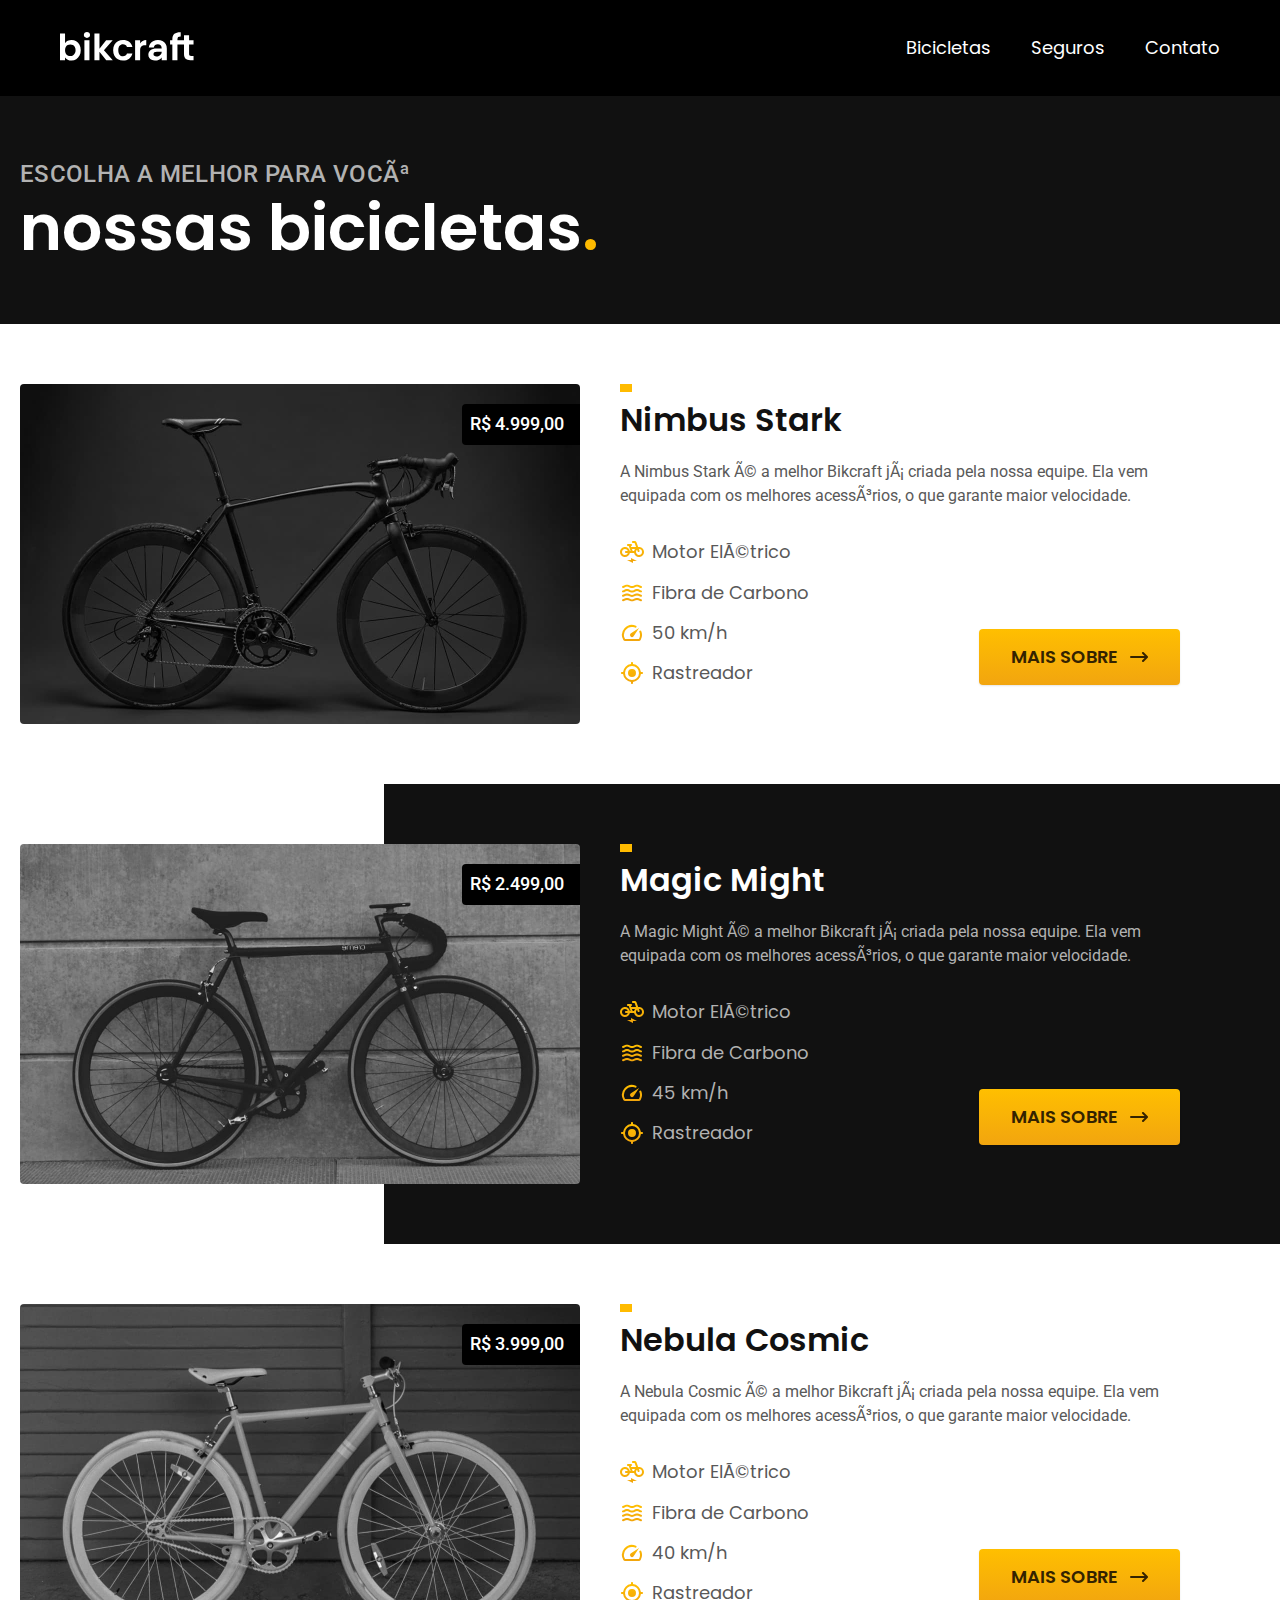
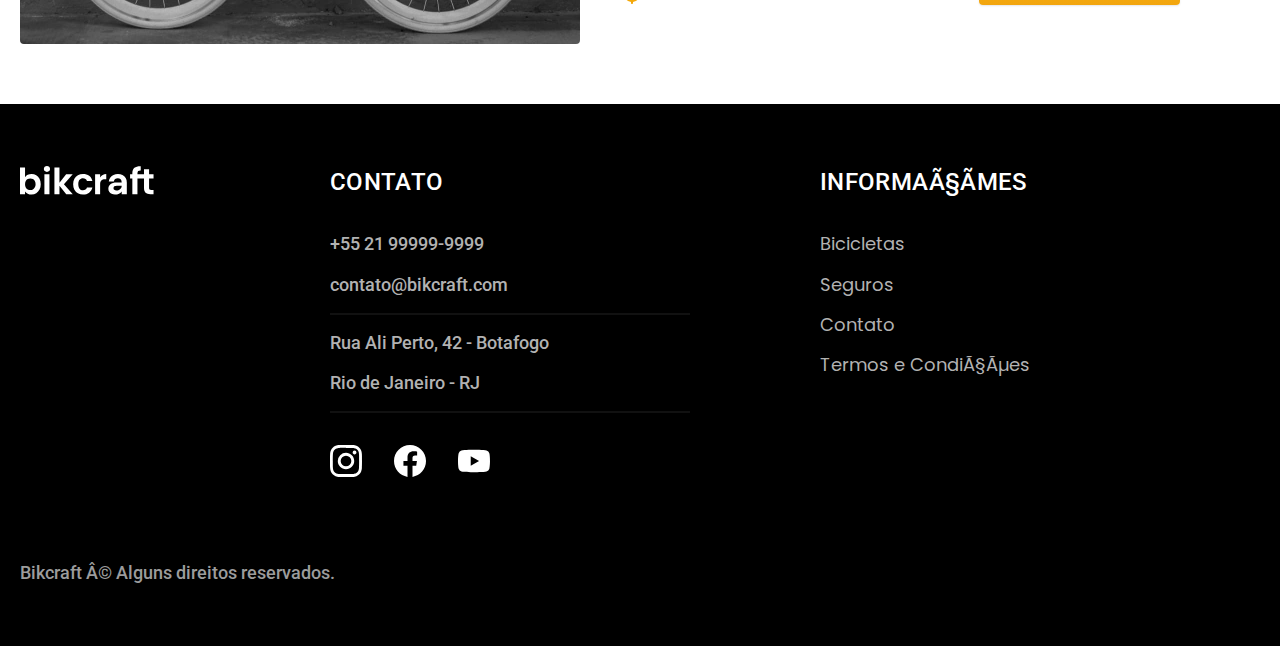
==== bicicletas.html @ ff982b91 "pagina bicicletas" ====
<!DOCTYPE html>
<html lang="pt-br">

<head>
    <meta charset="UFT-8">
    <meta name="viewport" content="width=device-width, initial-scale=1.0">
    <title>Bicicletas | Bikcraft</title>
    <meta name="description" content="Bicicletas.">

    <link rel="stylesheet" href="./css/style.css">

    <link rel="preconnect" href="https://fonts.googleapis.com">
    <link rel="preconnect" href="https://fonts.gstatic.com" crossorigin>
    <link href="https://fonts.googleapis.com/css2?family=Merriweather:ital,wght@1,900&family=Poppins:wght@400;600&family=Roboto:wght@400;500&display=swap" rel="stylesheet">
</head>

<body id="bicicletas">
    <header class="header-bg">
        <div class="header container">
            <a href="./"><img src="./img/bikcraft.svg" alt="Bikcraft"></a>

            <nav aria-label="primaria">
                <ul class="header-menu font-1-m cor-0">
                    <li><a href="./bicicletas.html">Bicicletas</a></li>
                    <li><a href="./seguros.html">Seguros</a></li>
                    <li><a href="./contato.html">Contato</a></li>
                </ul>
            </nav>
        </div>
    </header>

    <main>
        <div class="titulo-bg">
            <div class="titulo container">
                <p class="font-2-l-b cor-5">Escolha a melhor para você</p>
                <h1 class="font-1-xxl cor-0">nossas bicicletas<span class="cor-p1">.</span></h1>
            </div>
        </div>

        <div class="bicicletas container">
            <div class="bicicletas-imagem">
                <img src="./img/bicicletas/nimbus.jpg" alt="Bicicleta preta">
                <span class="font-2-m cor-0">R$ 4.999,00</span>
            </div>
            <div class="bicicletas-conteudo">
                <h2 class="font-1-xl">Nimbus Stark</h2>
                <p class="font-2-s cor-8">A Nimbus Stark é a melhor Bikcraft já criada pela nossa equipe. Ela vem equipada com os melhores acessórios, o que garante maior velocidade.</p>
                <ul class="font-1-m cor-8">
                    <li>
                        <img src="./img/icones/eletrica.svg" alt="">
                        Motor Elétrico
                    </li>
                    <li>
                        <img src="./img/icones/carbono.svg" alt="">
                        Fibra de Carbono
                    </li>
                    <li>
                        <img src="./img/icones/velocidade.svg" alt="">
                        50 km/h
                    </li>
                    <li>
                        <img src="./img/icones/rastreador.svg" alt="">
                        Rastreador
                    </li>
                </ul>
                <a class="botao seta" href="./bicicletas/nimbus.html">Mais Sobre</a>
            </div>
        </div>

        <div class="bicicletas-bg">
            <div class="bicicletas container">
                <div class="bicicletas-imagem">
                    <img src="./img/bicicletas/magic.jpg" alt="Bicicleta preta">
                    <span class="font-2-m cor-0">R$ 2.499,00</span>
                </div>
                <div class="bicicletas-conteudo">
                    <h2 class="font-1-xl cor-0">Magic Might</h2>
                    <p class="font-2-s cor-5">A Magic Might é a melhor Bikcraft já criada pela nossa equipe. Ela vem equipada com os melhores acessórios, o que garante maior velocidade.</p>
                    <ul class="font-1-m cor-5">
                        <li>
                            <img src="./img/icones/eletrica.svg" alt="">
                            Motor Elétrico
                        </li>
                        <li>
                            <img src="./img/icones/carbono.svg" alt="">
                            Fibra de Carbono
                        </li>
                        <li>
                            <img src="./img/icones/velocidade.svg" alt="">
                            45 km/h
                        </li>
                        <li>
                            <img src="./img/icones/rastreador.svg" alt="">
                            Rastreador
                        </li>
                    </ul>
                    <a class="botao seta" href="./bicicletas/magic.html">Mais Sobre</a>
                </div>
            </div>
        </div>

        <div class="bicicletas container">
            <div class="bicicletas-imagem">
                <img src="./img/bicicletas/nebula.jpg" alt="Bicicleta preta">
                <span class="font-2-m cor-0">R$ 3.999,00</span>
            </div>
            <div class="bicicletas-conteudo">
                <h2 class="font-1-xl">Nebula Cosmic</h2>
                <p class="font-2-s cor-8">A Nebula Cosmic é a melhor Bikcraft já criada pela nossa equipe. Ela vem equipada com os melhores acessórios, o que garante maior velocidade.</p>
                <ul class="font-1-m cor-8">
                    <li>
                        <img src="./img/icones/eletrica.svg" alt="">
                        Motor Elétrico
                    </li>
                    <li>
                        <img src="./img/icones/carbono.svg" alt="">
                        Fibra de Carbono
                    </li>
                    <li>
                        <img src="./img/icones/velocidade.svg" alt="">
                        40 km/h
                    </li>
                    <li>
                        <img src="./img/icones/rastreador.svg" alt="">
                        Rastreador
                    </li>
                </ul>
                <a class="botao seta" href="./bicicletas/nebula.html">Mais Sobre</a>
            </div>
        </div>
    </main>

    <footer class="footer-bg">
        <div class="footer container">
            <img src="./img/bikcraft.svg" alt="Bikcraft">
            <div class="footer-contato">
                <h3 class="font-2-l-b cor-0">Contato</h3>
                <ul class="font-2-m cor-5">
                    <li><a href="tel:+5521999999999">+55 21 99999-9999</a></li>
                    <li><a href="mailto:contato@bikcraft.com">contato@bikcraft.com</a></li>
                    <li>Rua Ali Perto, 42 - Botafogo</li>
                    <li>Rio de Janeiro - RJ</li>
                </ul>
                <div class="footer-redes">
                    <a href="./">
                        <img src="./img/redes/instagram.svg" alt="Instagram">
                    </a>
                    <a href="./">
                        <img src="./img/redes/facebook.svg" alt="Facebook">
                    </a>
                    <a href="./">
                        <img src="./img/redes/youtube.svg" alt="YouTube">
                    </a>
                </div>
            </div>
            <div class="footer-informacoes">
                <h3 class="font-2-l-b cor-0">Informações</h3>
                <nav>
                    <ul class="font-1-m cor-5">
                        <li><a href="./bicicletas.html">Bicicletas</a></li>
                        <li><a href="./seguros.html">Seguros</a></li>
                        <li><a href="./contato.html">Contato</a></li>
                        <li><a href="./termos.html">Termos e Condições</a></li>
                    </ul>
                </nav>
            </div>
            <p class="footer-copy font-2-m cor-6">Bikcraft © Alguns direitos reservados.</p>
        </div>
    </footer>
</body>

</html>
---- css/style.css ----
@import "./global/global.css";
@import "./utilidades/tipografia.css";
@import "./utilidades/cores.css";

@import "./global/header.css";
@import "./global/footer.css";

/* Utilidades */
@import "./utilidades/componentes.css";

/* Home */
@import "./home/introducao.css";
@import "./home/tecnologia.css";
@import "./home/parceiros.css";
@import "./home/depoimento.css";

/* Bicicletas */
@import "./bicicletas/bicicletas-lista.css";
@import "./bicicletas/bicicletas.css";

/* Seguros */
@import "./seguros/seguros.css";

/* Termos */
@import "./termos/termos.css";
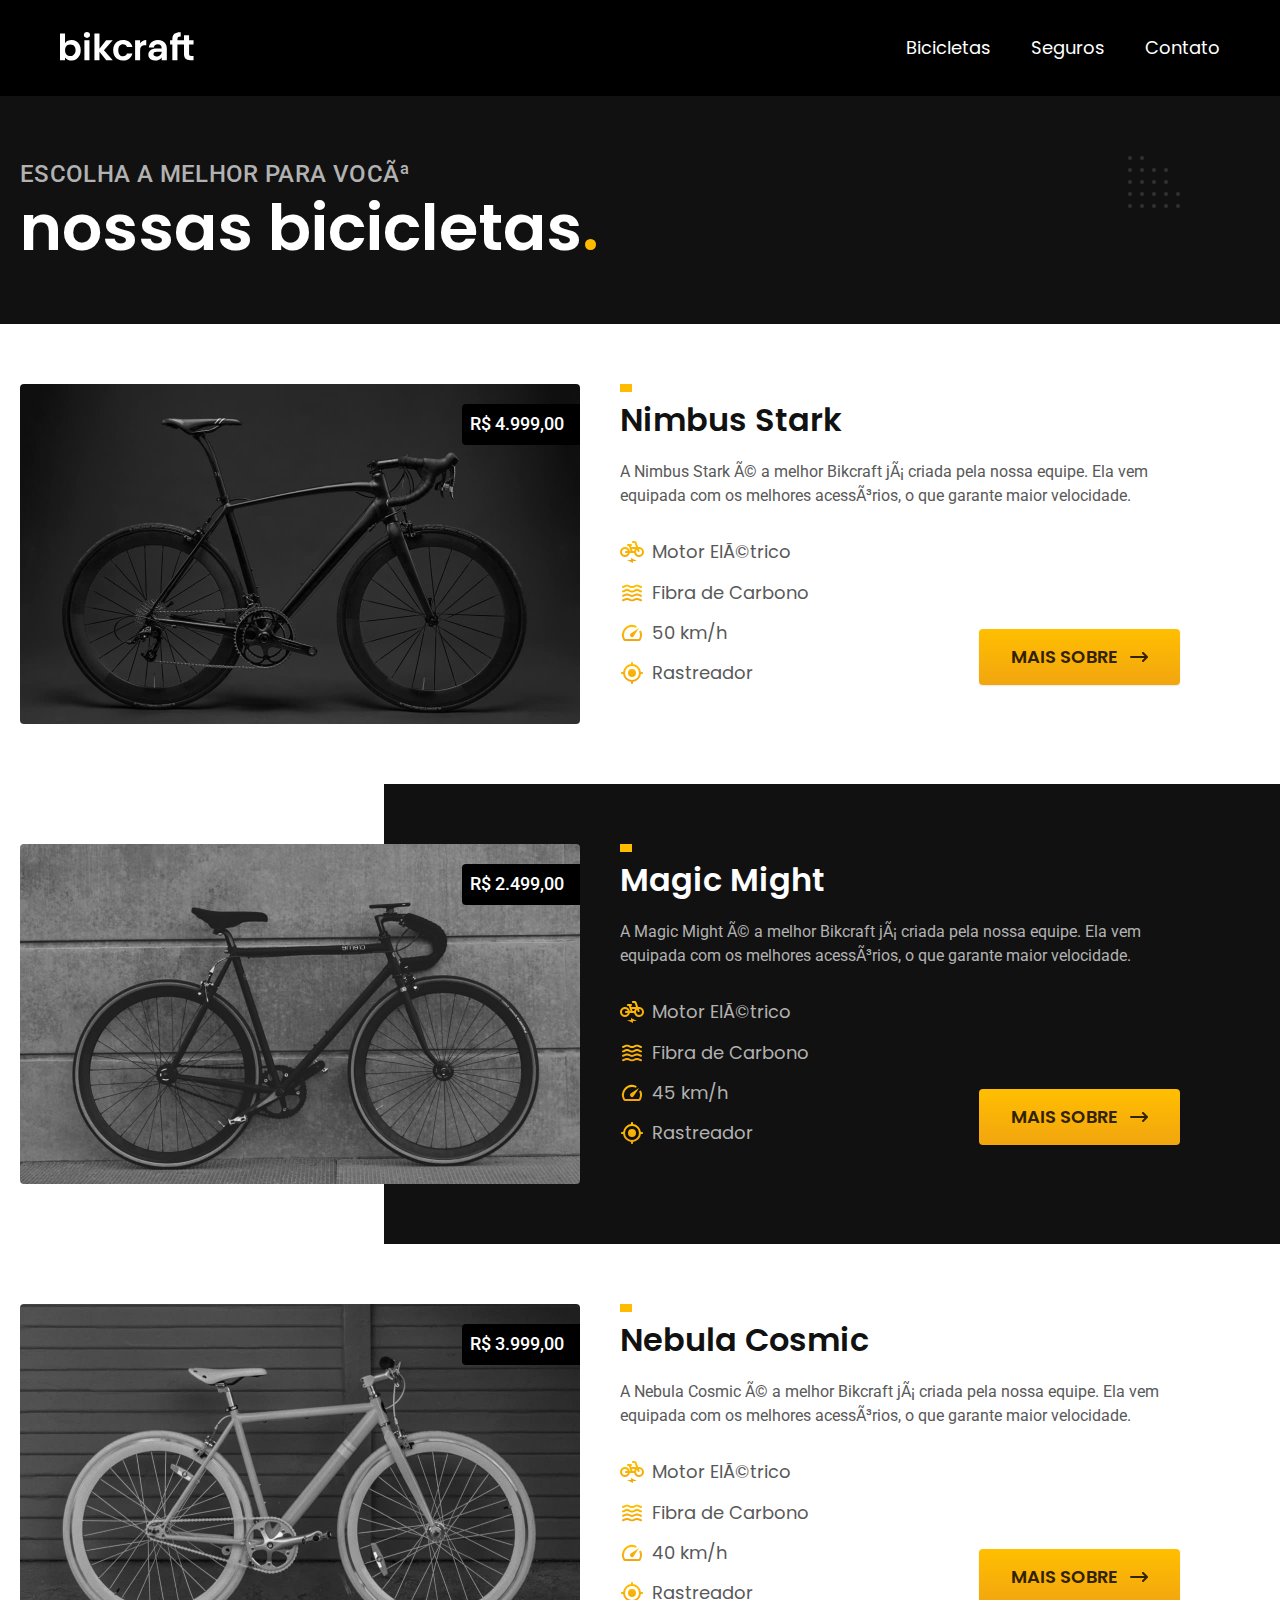
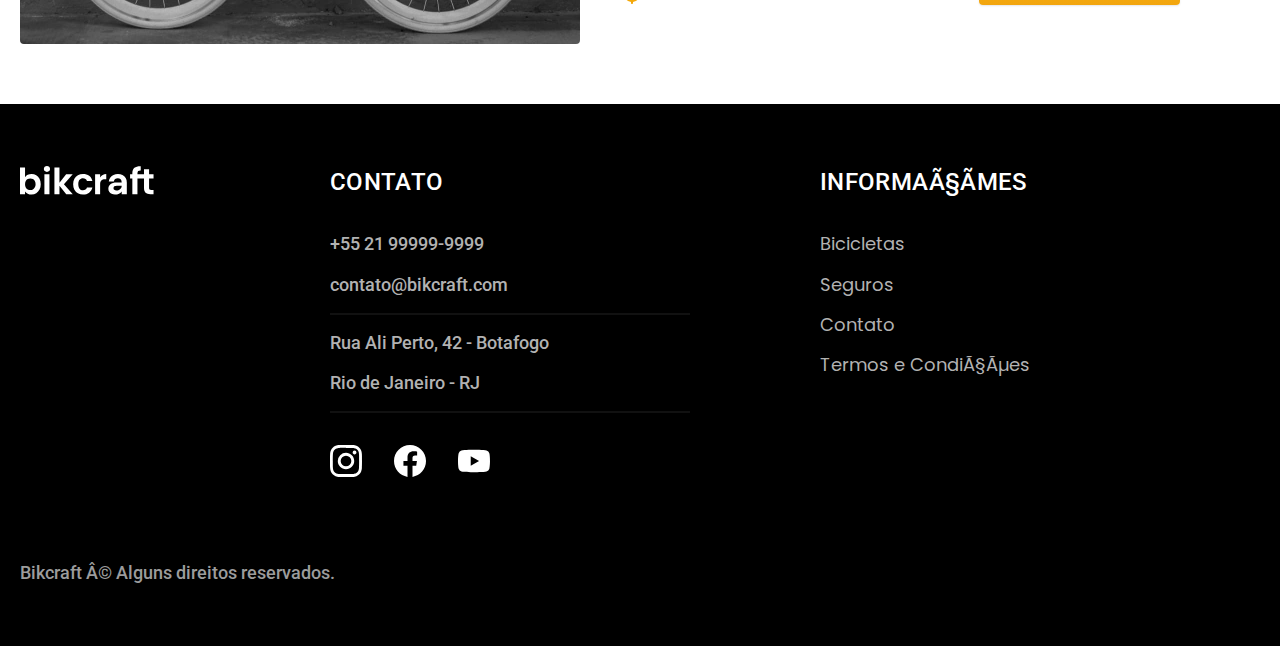
==== commit 9f8d405f: "otimizações" ====
--- a/bicicletas.html
+++ b/bicicletas.html
@@ -7,6 +7,7 @@
     <title>Bicicletas | Bikcraft</title>
     <meta name="description" content="Bicicletas.">
 
+    <link rel="preload" href="./css/style.css" as="style">
     <link rel="stylesheet" href="./css/style.css">
 
     <link rel="preconnect" href="https://fonts.googleapis.com">
--- a/css/style.css
+++ b/css/style.css
@@ -7,6 +7,7 @@
 
 /* Utilidades */
 @import "./utilidades/componentes.css";
+@import "./utilidades/formulario.css";
 
 /* Home */
 @import "./home/introducao.css";
@@ -18,8 +19,21 @@
 @import "./bicicletas/bicicletas-lista.css";
 @import "./bicicletas/bicicletas.css";
 
+/* Bicicleta */
+@import "./bicicleta/bicicleta.css";
+@import "./bicicleta/seguro.css";
+
 /* Seguros */
 @import "./seguros/seguros.css";
+@import "./seguros/vantagens.css";
+@import "./seguros/perguntas.css";
+
+/* Contato */
+@import "./contato/contato.css";
+@import "./contato/lojas.css";
+
+/* Orçamento */
+@import "./orcamento/orcamento.css";
 
 /* Termos */
 @import "./termos/termos.css";
--- a/css/style.css
+++ b/css/style.css
@@ -7,6 +7,7 @@
 
 /* Utilidades */
 @import "./utilidades/componentes.css";
+@import "./utilidades/formulario.css";
 
 /* Home */
 @import "./home/introducao.css";
@@ -18,8 +19,21 @@
 @import "./bicicletas/bicicletas-lista.css";
 @import "./bicicletas/bicicletas.css";
 
+/* Bicicleta */
+@import "./bicicleta/bicicleta.css";
+@import "./bicicleta/seguro.css";
+
 /* Seguros */
 @import "./seguros/seguros.css";
+@import "./seguros/vantagens.css";
+@import "./seguros/perguntas.css";
+
+/* Contato */
+@import "./contato/contato.css";
+@import "./contato/lojas.css";
+
+/* Orçamento */
+@import "./orcamento/orcamento.css";
 
 /* Termos */
 @import "./termos/termos.css";
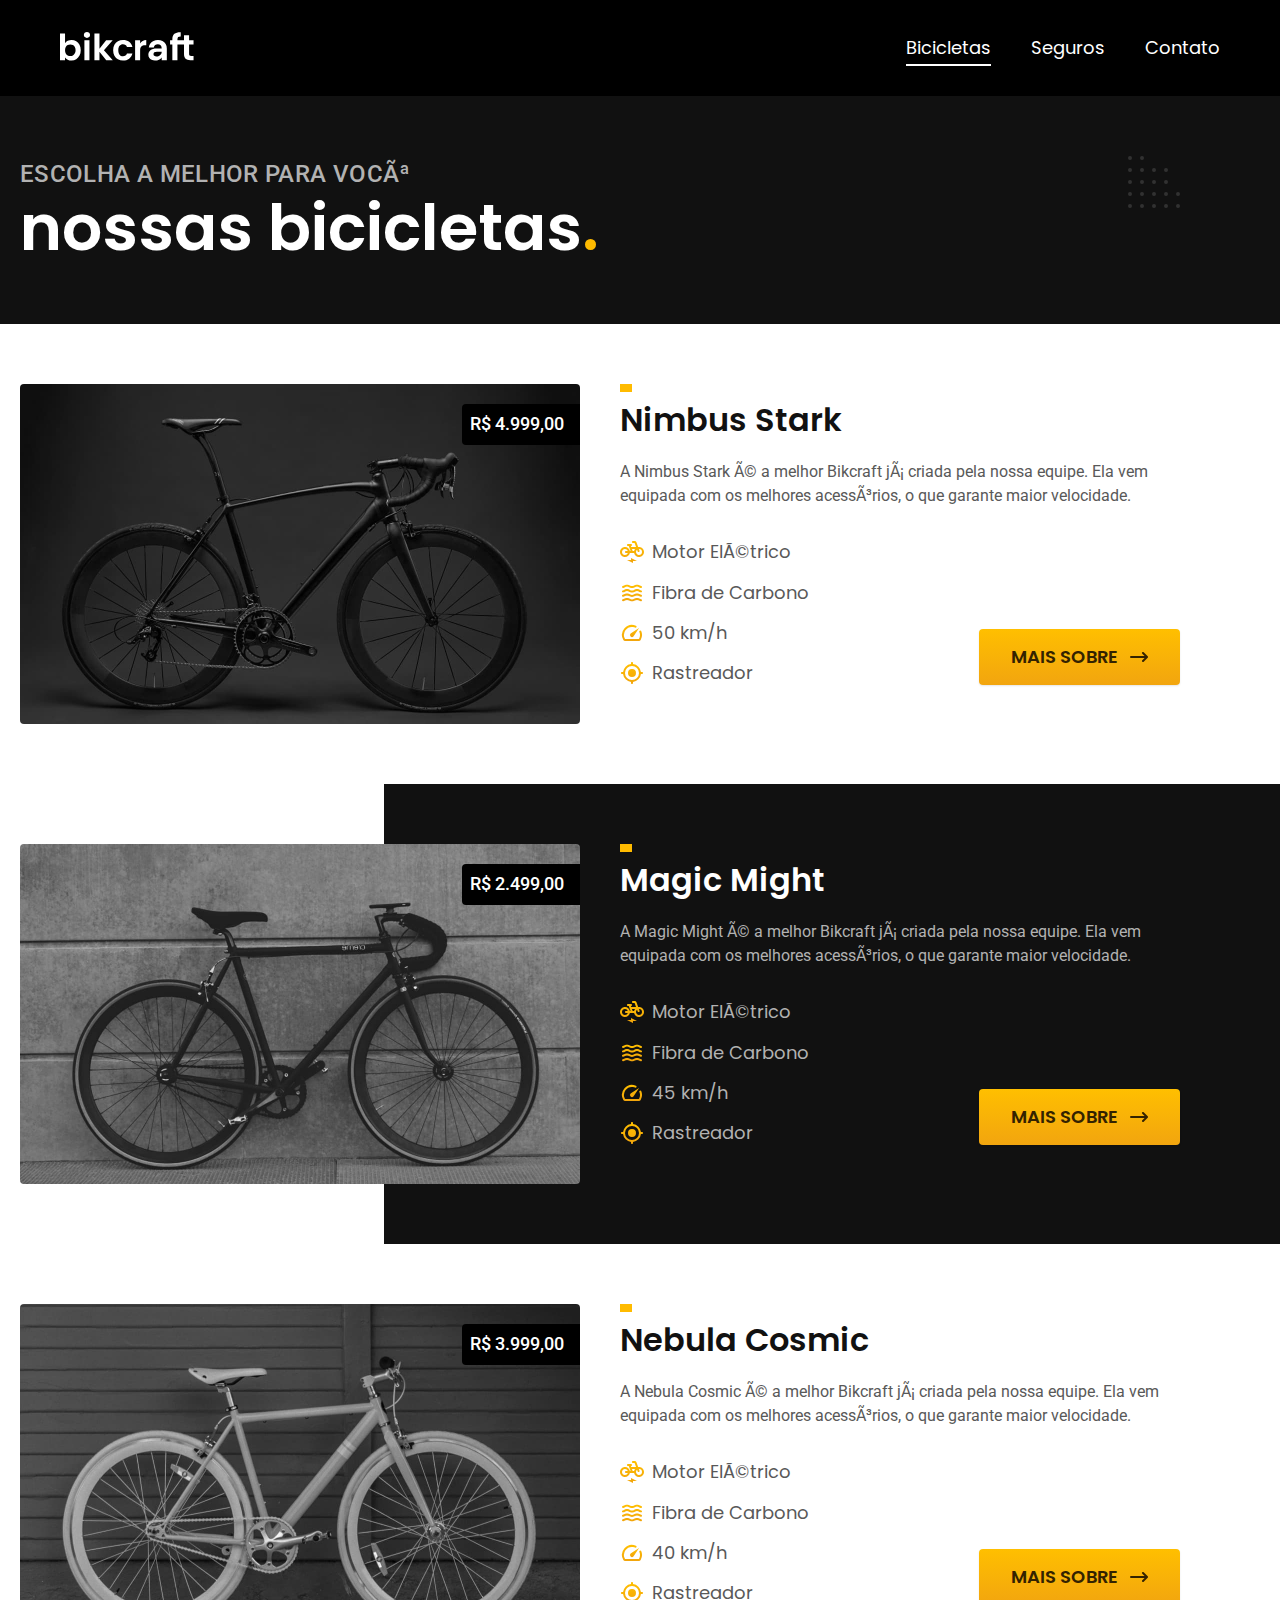
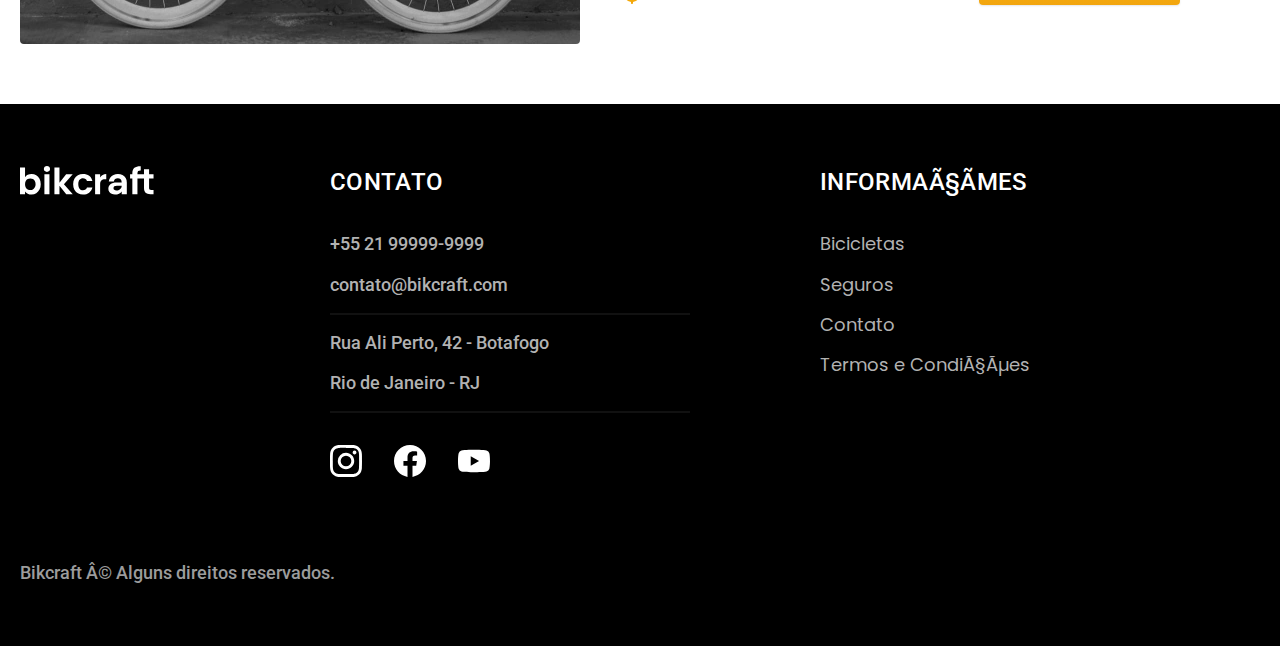
==== commit c02a74d6: "menu ativo" ====
--- a/bicicletas.html
+++ b/bicicletas.html
@@ -168,6 +168,7 @@
             <p class="footer-copy font-2-m cor-6">Bikcraft © Alguns direitos reservados.</p>
         </div>
     </footer>
+    <script src="./js/script.js"></script>
 </body>
 
 </html>